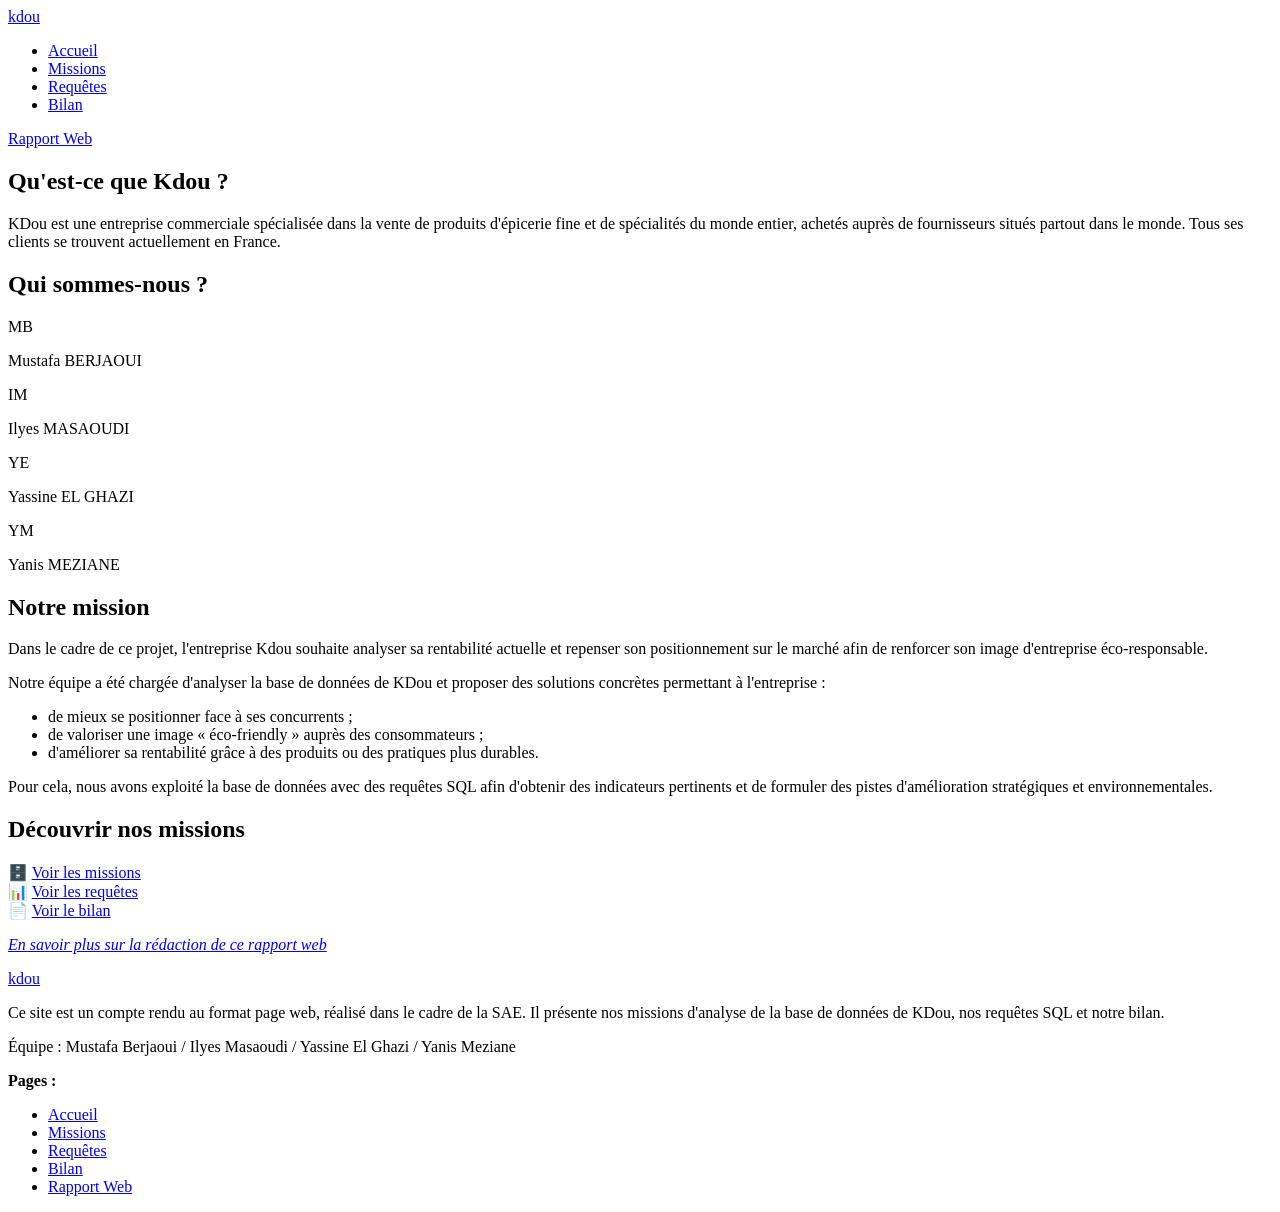
==== index.html @ 5e482667 "Add files via upload" ====
<!DOCTYPE html>
<html lang="fr">
<head>
    <meta charset="UTF-8">
    <meta name="viewport" content="width=device-width, initial-scale=1.0">
    <link rel="preconnect" href="https://fonts.googleapis.com">
    <link href="https://fonts.googleapis.com/css2?family=Outfit:wght@300;400;500;600;700&family=Bebas+Neue&display=swap" rel="stylesheet">
    <link rel="stylesheet" href="Assets/style.css">
    <title>KDou - Accueil</title>
</head>
<body>
    <header class="en-tete">
        <a class="logo" href="index.html">k<span>dou</span></a>
        <nav class="navigation">
            <ul>
                <li><a class="actif" href="index.html">Accueil</a></li>
                <li><a href="missions.html">Missions</a></li>
                <li><a href="requetes.html">Requêtes</a></li>
                <li><a href="bilan.html">Bilan</a></li>
            </ul>
        </nav>
        <a class="bouton-rapport" href="rapport-web.html">Rapport Web</a>
    </header>

    <main>
        <section class="hero">
            <div class="hero-texte">
                <h2>Qu'est-ce que Kdou ?</h2>
                <p>KDou est une entreprise commerciale spécialisée dans la vente de produits d'épicerie fine et de spécialités du monde entier, achetés auprès de fournisseurs situés partout dans le monde. Tous ses clients se trouvent actuellement en France.</p>
            </div>
        </section>

        <section class="section-blanche">
            <h2>Qui sommes-nous ?</h2>
            <div class="equipe">
                <div class="membre">
                    <div class="avatar">MB</div>
                    <p>Mustafa BERJAOUI</p>
                </div>
                <div class="membre">
                    <div class="avatar">IM</div>
                    <p>Ilyes MASAOUDI</p>
                </div>
                <div class="membre">
                    <div class="avatar">YE</div>
                    <p>Yassine EL GHAZI</p>
                </div>
                <div class="membre">
                    <div class="avatar">YM</div>
                    <p>Yanis MEZIANE</p>
                </div>
            </div>
        </section>

        <section class="conteneur">
            <h2>Notre mission</h2>
            <p>Dans le cadre de ce projet, l'entreprise Kdou souhaite analyser sa rentabilité actuelle et repenser son positionnement sur le marché afin de renforcer son image d'entreprise éco-responsable.</p>
            <p>Notre équipe a été chargée d'analyser la base de données de KDou et proposer des solutions concrètes permettant à l'entreprise :</p>
            <ul class="liste">
                <li>de mieux se positionner face à ses concurrents ;</li>
                <li>de valoriser une image « éco-friendly » auprès des consommateurs ;</li>
                <li>d'améliorer sa rentabilité grâce à des produits ou des pratiques plus durables.</li>
            </ul>
            <p>Pour cela, nous avons exploité la base de données avec des requêtes SQL afin d'obtenir des indicateurs pertinents et de formuler des pistes d'amélioration stratégiques et environnementales.</p>

            <div class="decouvrir">
                <h2>Découvrir nos missions</h2>
                <div class="decouvrir-boite">
                    <div>
                        <span class="icone">🗄️</span>
                        <a class="bouton" href="missions.html">Voir les missions</a>
                    </div>
                    <div>
                        <span class="icone">📊</span>
                        <a class="bouton" href="requetes.html">Voir les requêtes</a>
                    </div>
                    <div>
                        <span class="icone">📄</span>
                        <a class="bouton" href="bilan.html">Voir le bilan</a>
                    </div>
                </div>
                <p><em><a href="rapport-web.html">En savoir plus sur la rédaction de ce rapport web</a></em></p>
            </div>
        </section>
    </main>

    <footer class="bas-de-page">
        <a class="logo" href="index.html">k<span>dou</span></a>
        <div>
            <p>Ce site est un compte rendu au format page web, réalisé dans le cadre de la SAE. Il présente nos missions d'analyse de la base de données de KDou, nos requêtes SQL et notre bilan.</p>
            <p class="credit">Équipe : Mustafa Berjaoui / Ilyes Masaoudi / Yassine El Ghazi / Yanis Meziane</p>
        </div>
        <div>
            <strong>Pages :</strong>
            <ul>
                <li><a href="index.html">Accueil</a></li>
                <li><a href="missions.html">Missions</a></li>
                <li><a href="requetes.html">Requêtes</a></li>
                <li><a href="bilan.html">Bilan</a></li>
                <li><a href="rapport-web.html">Rapport Web</a></li>
            </ul>
        </div>
    </footer>
</body>
</html>
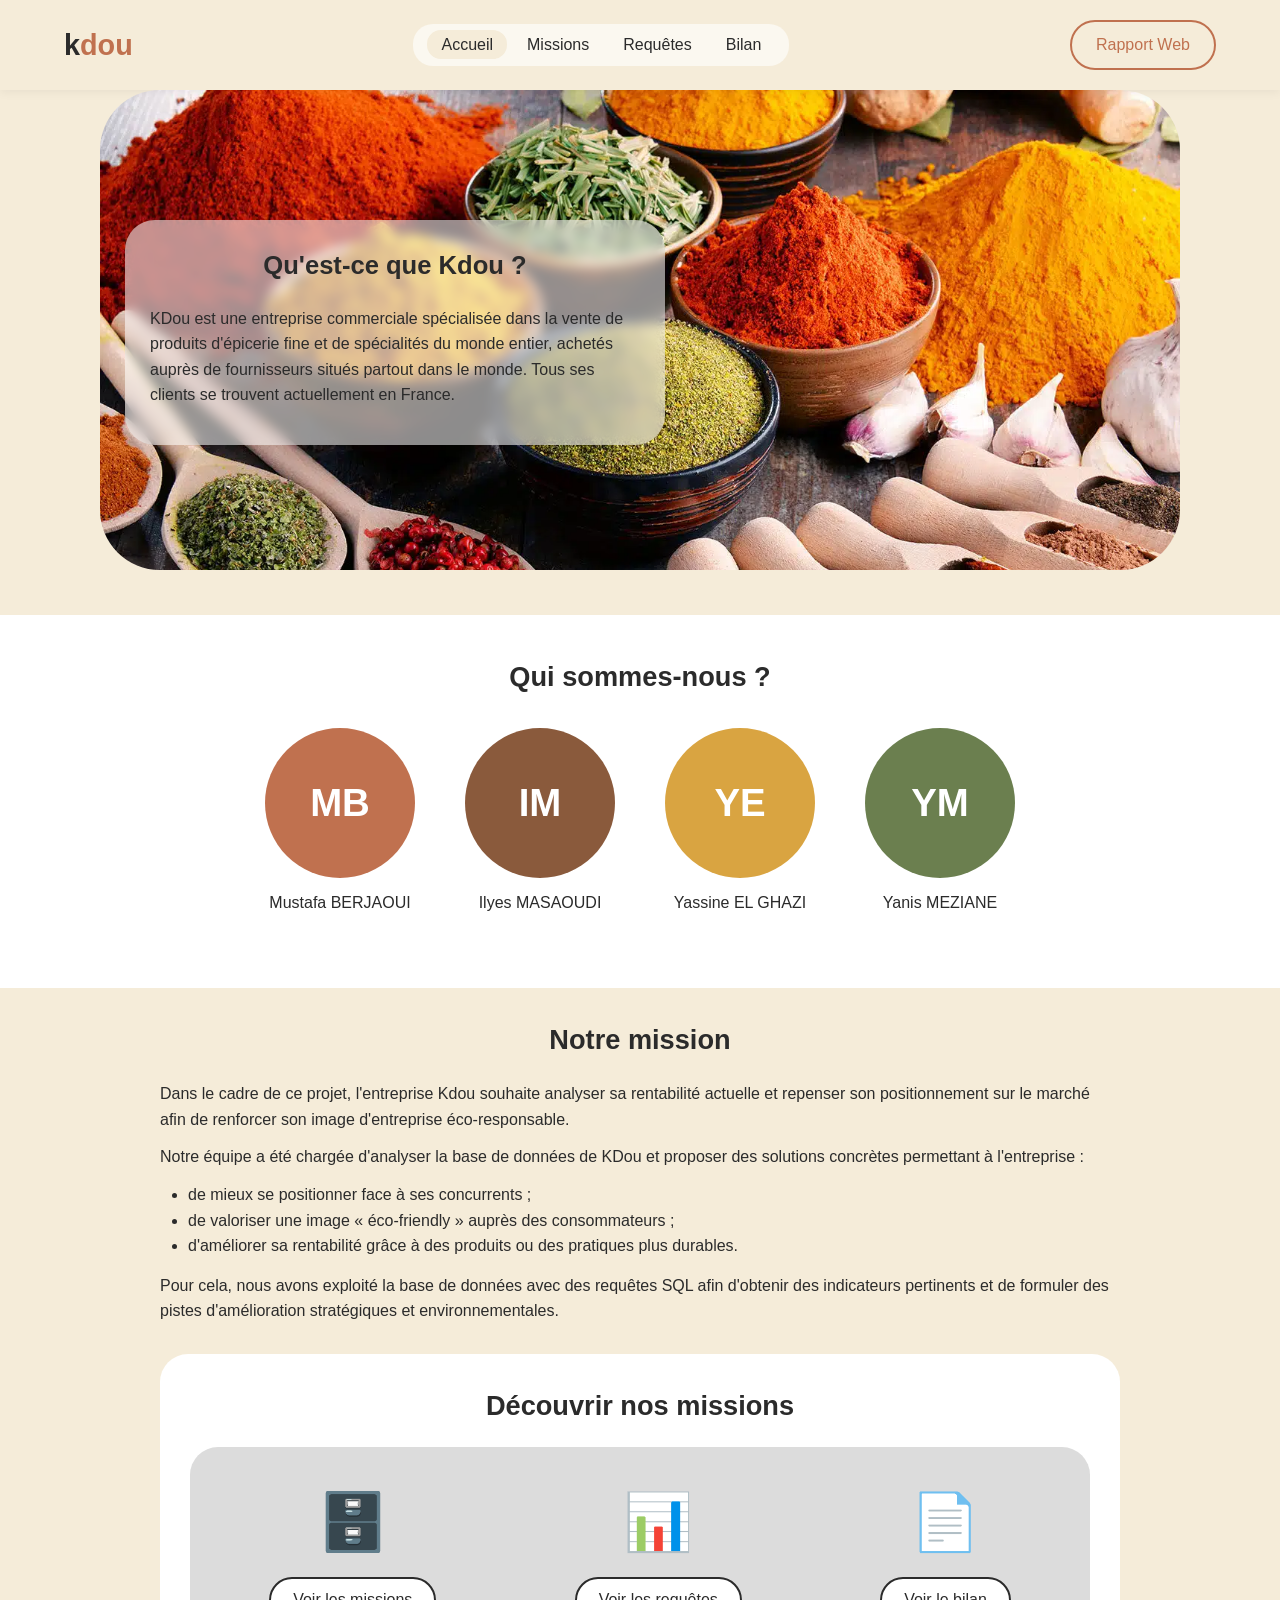
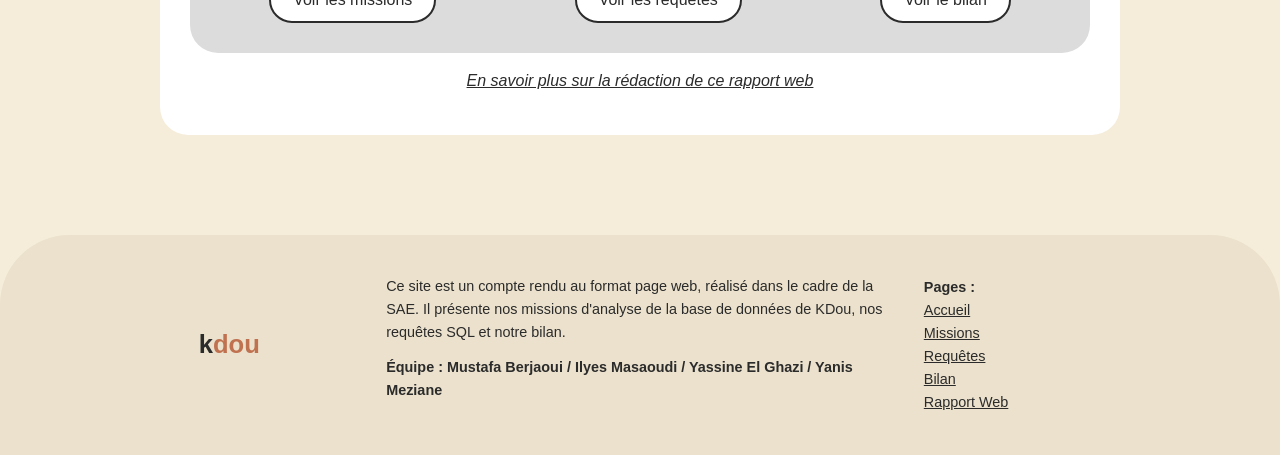
==== commit 26bcec07: "Update stylesheet link in index.html" ====
--- a/index.html
+++ b/index.html
@@ -5,7 +5,7 @@
     <meta name="viewport" content="width=device-width, initial-scale=1.0">
     <link rel="preconnect" href="https://fonts.googleapis.com">
     <link href="https://fonts.googleapis.com/css2?family=Outfit:wght@300;400;500;600;700&family=Bebas+Neue&display=swap" rel="stylesheet">
-    <link rel="stylesheet" href="Assets/style.css">
+    <link rel="stylesheet" href="style.css">
     <title>KDou - Accueil</title>
 </head>
 <body>
--- a/style.css
+++ b/style.css
@@ -0,0 +1,251 @@
+
+:root {
+    --sable: #f5ecd9;
+    --sable-fonce: #ebe1cc;
+    --blanc: #ffffff;
+    --texte: #2b2b2b;
+    --brique: #c0714f;
+    --brique-fonce: #a85a3a;
+    --rayon: 28px;
+}
+
+* { margin: 0; padding: 0; box-sizing: border-box; }
+
+body {
+    font-family: "Outfit", Arial, sans-serif;
+    background: var(--sable);
+    color: var(--texte);
+    line-height: 1.6;
+    min-height: 100vh;
+    display: flex;
+    flex-direction: column;
+}
+
+a { color: inherit; }
+
+.en-tete {
+    display: flex;
+    align-items: center;
+    justify-content: space-between;
+    padding: 20px 5%;
+    position: sticky;
+    top: 0;
+    background: var(--sable);
+    z-index: 100;
+    box-shadow: 0 2px 10px rgba(0, 0, 0, 0.06);
+}
+
+.logo {
+    font-size: 1.8rem;
+    font-weight: 700;
+    text-decoration: none;
+}
+.logo span { color: var(--brique); }
+
+.navigation ul {
+    display: flex;
+    list-style: none;
+    gap: 6px;
+    background: #fbf8f0;
+    padding: 8px 14px;
+    border-radius: 20px;
+}
+.navigation a {
+    text-decoration: none;
+    padding: 6px 14px;
+    border-radius: 14px;
+    font-weight: 500;
+    transition: background 0.2s;
+}
+.navigation a:hover,
+.navigation a.actif { background: var(--sable); }
+
+.bouton-rapport {
+    text-decoration: none;
+    padding: 10px 24px;
+    border-radius: 30px;
+    border: 2px solid var(--brique);
+    color: var(--brique);
+    font-weight: 500;
+    transition: all 0.2s;
+}
+.bouton-rapport:hover,
+.bouton-rapport.actif { background: var(--brique); color: #fff; }
+
+/* ===== Mise en page ===== */
+main { flex: 1; }
+
+.conteneur {
+    max-width: 1000px;
+    margin: 0 auto;
+    padding: 30px 20px 50px;
+}
+
+h1, h2 { font-weight: 600; text-align: center; margin-bottom: 20px; }
+h1 { font-size: 2.2rem; }
+h2 { font-size: 1.7rem; }
+p { margin-bottom: 12px; }
+ul.liste { margin: 0 0 14px 28px; }
+
+
+.carte {
+    background: var(--blanc);
+    border-radius: var(--rayon);
+    padding: 35px 40px;
+    margin-bottom: 30px;
+}
+.carte h1, .carte h2 { margin-bottom: 15px; }
+
+
+.hero {
+    position: relative;
+    max-width: 1080px;
+    margin: 0 auto;
+    height: 480px;
+    border-radius: 60px;
+    overflow: hidden;
+    background: #7a4b2a url("epices.webp") center / cover;
+}
+.hero-texte {
+    position: absolute;
+    left: 25px;
+    top: 130px;
+    width: 540px;
+    max-width: 90%;
+    background: rgba(255, 255, 255, 0.55);
+    backdrop-filter: blur(6px);
+    border-radius: 30px;
+    padding: 25px;
+}
+.hero-texte h2 { font-size: 1.6rem; }
+
+/* ===== Accueil : équipe ===== */
+.section-blanche {
+    background: var(--blanc);
+    margin-top: 45px;
+    padding: 40px 5% 60px;
+}
+.equipe {
+    display: flex;
+    justify-content: center;
+    flex-wrap: wrap;
+    gap: 50px;
+    margin-top: 30px;
+}
+.membre { text-align: center; }
+.avatar {
+    width: 150px;
+    height: 150px;
+    border-radius: 50%;
+    background: var(--brique);
+    color: #fff;
+    font-size: 2.4rem;
+    font-weight: 600;
+    display: flex;
+    align-items: center;
+    justify-content: center;
+    margin: 0 auto 12px;
+}
+.membre:nth-child(2) .avatar { background: #8a5a3c; }
+.membre:nth-child(3) .avatar { background: #d9a441; }
+.membre:nth-child(4) .avatar { background: #6b7f4f; }
+
+.decouvrir {
+    background: var(--blanc);
+    border-radius: var(--rayon);
+    padding: 30px;
+    margin-top: 30px;
+    text-align: center;
+}
+.decouvrir-boite {
+    background: #dcdcdc;
+    border-radius: var(--rayon);
+    padding: 30px 20px;
+    display: flex;
+    justify-content: space-around;
+    flex-wrap: wrap;
+    gap: 20px;
+    margin-bottom: 15px;
+}
+.decouvrir-boite .icone { font-size: 3.5rem; display: block; margin-bottom: 10px; }
+.bouton {
+    display: inline-block;
+    text-decoration: none;
+    padding: 8px 22px;
+    border: 2px solid var(--texte);
+    border-radius: 30px;
+    background: #fff;
+    transition: all 0.2s;
+}
+.bouton:hover { background: var(--texte); color: #fff; }
+
+.bloc-sql pre {
+    background: var(--blanc);
+    border-radius: 18px;
+    padding: 18px 22px;
+    overflow-x: auto;
+    font-family: "Courier New", monospace;
+    font-size: 0.9rem;
+    margin: 8px 0 0;
+}
+.etiquette { font-weight: 600; margin-top: 15px; }
+
+table.resultat {
+    border-collapse: collapse;
+    margin: 8px 0 18px;
+    background: var(--blanc);
+    border-radius: 12px;
+    overflow: hidden;
+    border: 1px solid #ccc;
+}
+table.resultat th,
+table.resultat td {
+    border: 1px solid #ccc;
+    padding: 8px 18px;
+    text-align: left;
+}
+table.resultat th { background: var(--sable); font-weight: 600; }
+
+.bas-de-page {
+    background: var(--sable-fonce);
+    border-radius: 70px 70px 0 0;
+    margin-top: 50px;
+    padding: 40px 8%;
+    display: grid;
+    grid-template-columns: 1fr 2fr 1fr;
+    gap: 30px;
+    align-items: center;
+    font-size: 0.9rem;
+}
+.bas-de-page .logo { font-size: 1.6rem; text-align: center; }
+.bas-de-page ul { list-style: none; }
+.bas-de-page .credit { font-weight: 600; margin-top: 8px; }
+
+body.rapport { background: #f8f8f8; }
+body.rapport .en-tete { background: #f8f8f8; }
+body.rapport h1, body.rapport h2 {
+    font-family: "Bebas Neue", Impact, "Arial Narrow", sans-serif;
+    text-transform: uppercase;
+    letter-spacing: 1px;
+}
+body.rapport h2 { font-size: 2.2rem; }
+.carte-noire {
+    background: #2b2b2b;
+    color: #fff;
+    border-radius: var(--rayon);
+    padding: 35px 40px;
+    margin-bottom: 40px;
+}
+.carte-noire h2 { color: #fff; }
+.carte-noire a { color: #f0b390; }
+body.rapport h3 { margin: 22px 0 8px; }
+body.rapport .bas-de-page { background: #2b2b2b; color: #fff; border-radius: 70px 70px 0 0; }
+
+@media (max-width: 800px) {
+    .en-tete { flex-direction: column; gap: 8px; padding: 12px 5%; }
+    .navigation ul { flex-wrap: wrap; justify-content: center; }
+    .hero { height: 420px; border-radius: 30px; }
+    .hero-texte { top: 40px; }
+    .bas-de-page { grid-template-columns: 1fr; text-align: center; border-radius: 40px 40px 0 0; }
+    .carte, .carte-noire { padding: 25px; }
+}
